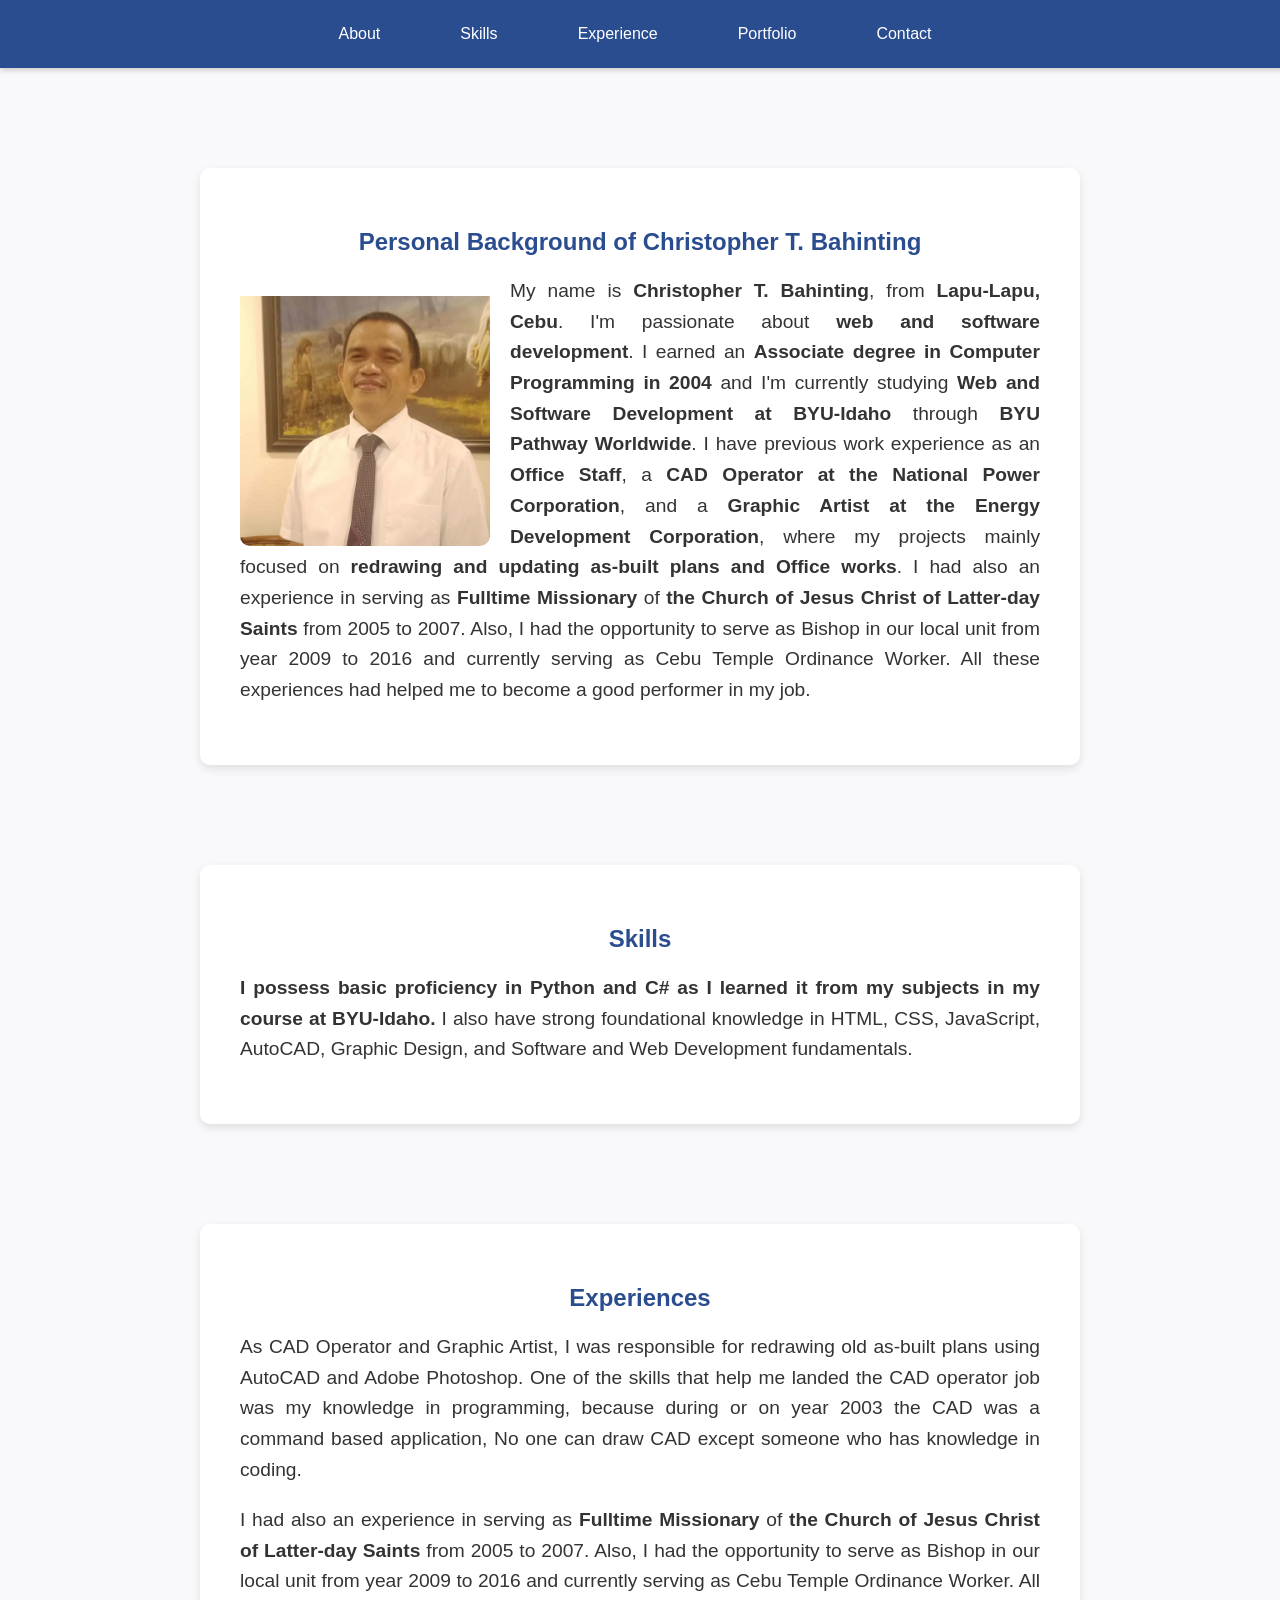
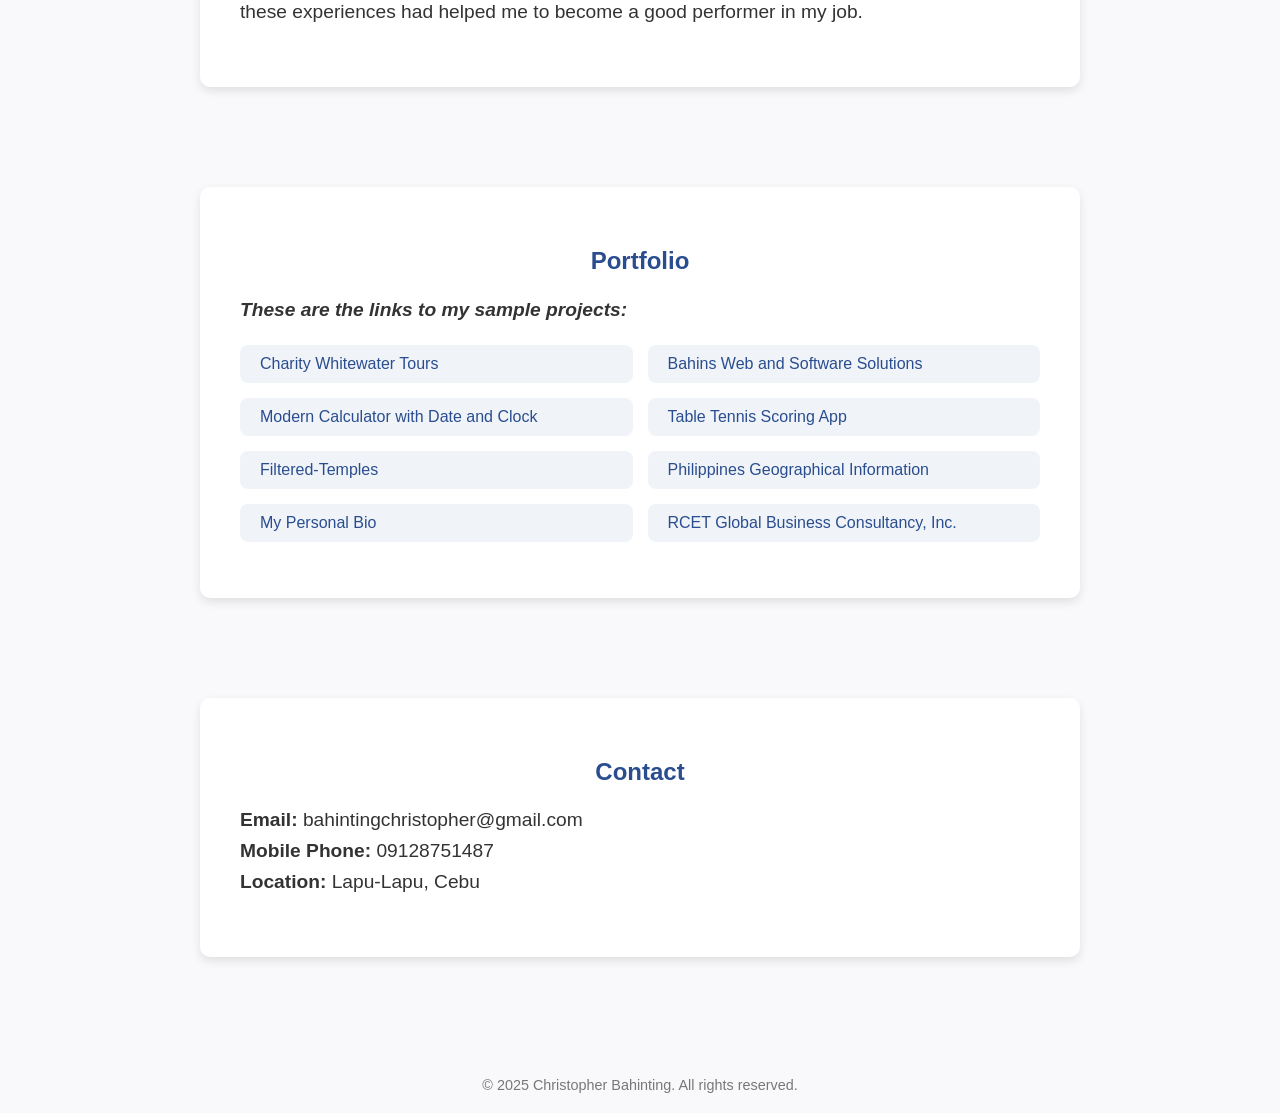
==== resume.html @ c51e58ef "initial commit" ====
<!DOCTYPE html>
<html lang="en">
<head>
  <meta charset="UTF-8">
  <meta name="viewport" content="width=device-width, initial-scale=1.0">
  <title>Christopher Bahinting - Web Resume</title>
  <link rel="stylesheet" href="resume.css">
</head>

<body>
<header>
  <nav>
    <div class="nav-container">
     
        <!-- Hamburger Button -->
      <div class="hamburger" id="hamburger">
        <span></span>
        <span></span>
        <span></span>
      </div>

      <!-- Navigation Links -->
      <ul class="nav-links" id="nav-links">
        <li><a href="#about">About</a></li>
        <li><a href="#skills">Skills</a></li>
        <li><a href="#experiences">Experience</a></li>
        <li><a href="#portfolio">Portfolio</a></li>
        <li><a href="#contact">Contact</a></li>
        <!-- Close Button -->
        <li><span class="close-btn" id="close-btn">&times;</span></li>
      </ul>
    </div>
  </nav>
</header>


<main>
  <!-- Personal Background Section -->
  <section id="about">
    <h1>Personal Background of Christopher T. Bahinting</h1>

     <img src="image/bahinting.jpg" alt="Christopher Bahinting" class="profile-image">

    <p>
      My name is <strong>Christopher T. Bahinting</strong>, from <strong>Lapu-Lapu, Cebu</strong>. 
      I'm passionate about <strong>web and software development</strong>. 
      I earned an <strong>Associate degree in Computer Programming in 2004</strong> and I'm currently studying 
      <strong>Web and Software Development at BYU-Idaho</strong> through <strong>BYU Pathway Worldwide</strong>. 
      I have previous work experience as an <strong>Office Staff</strong>, a <strong>CAD Operator at the National Power Corporation</strong>, 
      and a <strong>Graphic Artist at the Energy Development Corporation</strong>, where my projects mainly focused on 
      <strong>redrawing and updating as-built plans and Office works</strong>. I had also  an experience in serving as <strong>Fulltime Missionary</strong> of <strong>the Church of Jesus Christ of Latter-day Saints</strong> from 2005 to 2007. Also, I had the opportunity to serve as Bishop in our local unit from year 2009 to 2016 and currently serving as Cebu Temple Ordinance Worker. All these experiences had helped me to become a good performer in my job.
    </p>
  </section>

  <section id="skills">
    <h2>Skills</h2>
   <p><strong>I possess basic proficiency in Python and C# as I learned it from my subjects in my course at BYU-Idaho.</strong> I also have strong foundational knowledge in HTML, CSS, JavaScript, AutoCAD, Graphic Design, and Software and Web Development fundamentals.</p>
  </section>


  <section id="experiences">
    <h2>Experiences</h2>
   
    <p>As CAD Operator and Graphic Artist, I was responsible for redrawing old as-built plans using AutoCAD and Adobe Photoshop. One of the skills that help me landed the CAD operator job was my knowledge in programming, because during or on year 2003 the CAD was a command based application, No one can draw CAD except someone who has knowledge in coding.</p>

    <p>I had also  an experience in serving as <strong>Fulltime Missionary</strong> of <strong>the Church of Jesus Christ of Latter-day Saints</strong> from 2005 to 2007. Also, I had the opportunity to serve as Bishop in our local unit from year 2009 to 2016 and currently serving as Cebu Temple Ordinance Worker. All these experiences had helped me to become a good performer in my job.</p>
    
  </section>



  <section id="portfolio">
  <h2>Portfolio</h2>
  <p><strong><em>These are the links to my sample projects:</em></strong></p>
  <ul>
    <li><a href="https://bahintingchristopher.github.io/wdd130/index.html" target="_blank">Charity Whitewater Tours</a></li>
    <li><a href="https://bahintingchristopher.github.io/bahins/" target="_blank">Bahins Web and Software Solutions</a></li>
    <li><a href="https://bahintingchristopher.github.io/calculator/calculator.html" target="_blank">Modern Calculator with Date and Clock</a></li>
    <li><a href="https://bahintingchristopher.github.io/pingpong/score.html" target="_blank">Table Tennis Scoring App</a></li>
    <li><a href="https://bahintingchristopher.github.io/wdd131/filtered-temples.html" target="_blank">Filtered-Temples</a></li>
    <li><a href="https://bahintingchristopher.github.io/wdd131/place.html" target="_blank">Philippines Geographical Information</a></li>
    <li><a href="https://bahintingchristopher.github.io/wdd131/index" target="_blank">My Personal Bio</a></li>
    <li><a href="https://bahintingchristopher.github.io/rcet/index.html" target="_blank" >   RCET Global Business Consultancy, Inc.</a></li>
  </ul>
</section>

  
<section id="contact">
    <h2>Contact</h2>
    <p><strong>Email: </strong>bahintingchristopher@gmail.com<br>
        <strong>Mobile Phone:</strong> 09128751487<br>
       <strong>Location:</strong> Lapu-Lapu, Cebu</p>
  </section>

</main>

<script src="resume.js"></script>

  <footer>
    &copy; 2025 Christopher Bahinting. All rights reserved.
  </footer>
</body>
</html>
---- resume.css ----
body {
font-family: "Segoe UI", Tahoma, Geneva, Verdana, sans-serif;
background-color: #f9f9fb;
color: #333;
margin: 0;
scroll-behavior: smooth;
}

/* Navigation Bar */
nav {
background-color: #2a4d8f;
position: fixed;
top: 0;
width: 100%;
z-index: 1000;
display: flex;
justify-content: center;
box-shadow: 0 2px 6px rgba(0, 0, 0, 0.2);
}

nav ul {

list-style: none;
margin: 0;
padding: 0;
display: flex;
}

nav li {
margin: 0 15px;
}

nav a {
color: white;
text-decoration: none;
font-weight: 560;
padding: 15px;
display: block;
}

nav a:hover {
background-color: #1f3a6d;
border-radius: 4px;   
}

/* Section styling */
section {
max-width: 800px;
margin: 100px auto;
background: #fff;
padding: 40px;
border-radius: 10px;
box-shadow: 0 4px 10px rgba(0, 0, 0, 0.1);
}

.profile-image {
float: left;          /* Makes the text wrap around the image */
width: 250px;          
margin-right: 20px;   /* Space between image and text */
border-radius: 10px;  
padding-top: 20px;
}

h1, h2 {
color: #2a4d8f;
text-align: center;
}

p {
font-size: 1.2em;
line-height: 1.6;
text-align: justify;
}

#portfolio ul {
list-style: none; /* Remove default bullets */
padding: 0;
display: grid;
grid-template-columns: 1fr 1fr;
gap: 15px; /* Space between items */
}

#portfolio ul li {
font-size: 1rem;
background-color: #f0f4f8;
padding: 10px 20px;
border-radius: 8px;
transition: all 0.3s ease;
}

#portfolio ul li a {
text-decoration: none;
color: #2a4d8f;
font-weight: 500;
}

#portfolio ul li:hover {
background-color: #2a4d8f;
}

#portfolio ul li:hover a {
color: #fff;
}


/* General Nav Styles */
nav {
background-color: #2a4d8f;
padding: 10px 20px;
position: relative;
}

.nav-container {
display: flex;
justify-content: space-between;
align-items: center;
}

/* Logo */
.logo {
color: #fff;
font-size: 1.5rem;
text-decoration: none;
font-weight: bold;
}

/* Menu Items */
.nav-links {
display: flex;
gap: 20px;
list-style: none;
}

.nav-links li a {
color: #fff;
text-decoration: none;
font-weight: 500;
transition: color 0.3s;
}

.nav-links li a:hover {
color: #f0f0f0;
}

/* Hamburger Button */
.hamburger {
display: none;
flex-direction: column;
cursor: pointer;
gap: 5px;
}

.hamburger span {
display: block;
width: 25px;
height: 3px;
background-color: #fff;
border-radius: 2px;
}


.close-btn {
display: none;
font-size: 2rem;
color: #fff;
cursor: pointer;
position: absolute;
top: 20px;
right: 20px;
}



footer {
text-align: center;
padding: 20px;
color: #777;
font-size: 0.9em;
}

@media (max-width: 600px) {

body {
display: flex;
flex-direction: column;
align-items: center;  /* Centers all content horizontally */
justify-content: flex-start;  /* Keeps content starting from top */
text-align: center;   /* Center text inside sections */
}

section {
margin: 20px;         /* Reduce side margins */
padding: 25px;        /* Adjust padding */
}

.profile-image {
float: none;          /* Remove float */
display: block;
margin: 0 auto 20px;  /* Center the image */
width: 150px;         /* Adjust for mobile */
}

nav ul {
flex-direction: column;
align-items: center;
}

section {
margin: 80px 20px;
padding: 25px;
}

h1, h2 {
font-size: 1.4em;
}


#portfolio ul {
list-style: none; /* Remove default bullets */
padding: 0;
display: grid;
grid-template-columns: 1fr;
gap: 15px; /* Space between items */
}

.nav-links {
position: fixed;
top: 0;
/* right: -100%; */
height: 100%;
width: 60%;
background-color: #2a4d8f;
flex-direction: column;
align-items: center;
justify-content: center;
gap: 30px;
transition: right 0.3s ease-in-out;
z-index: 1000;
}

.nav-links.active {
right: 0; /* Slide menu into view */
}

.nav-links li a {
font-size: 1.2rem;
}

.hamburger {
display: flex;
}

.nav-links {
position: fixed;
top: 0;
right: -100%;
height: 100%;
width: 60%;
background-color: #2a4d8f;
flex-direction: column;
align-items: center;
justify-content: center;
gap: 30px;
transition: right 0.3s ease-in-out;
z-index: 1000;
}

.nav-links.active {
right: 0;
}

.nav-links li a {
font-size: 1.2rem;
}

/* Show close button when menu is active */
.nav-links.active .close-btn {
display: block;
}
}
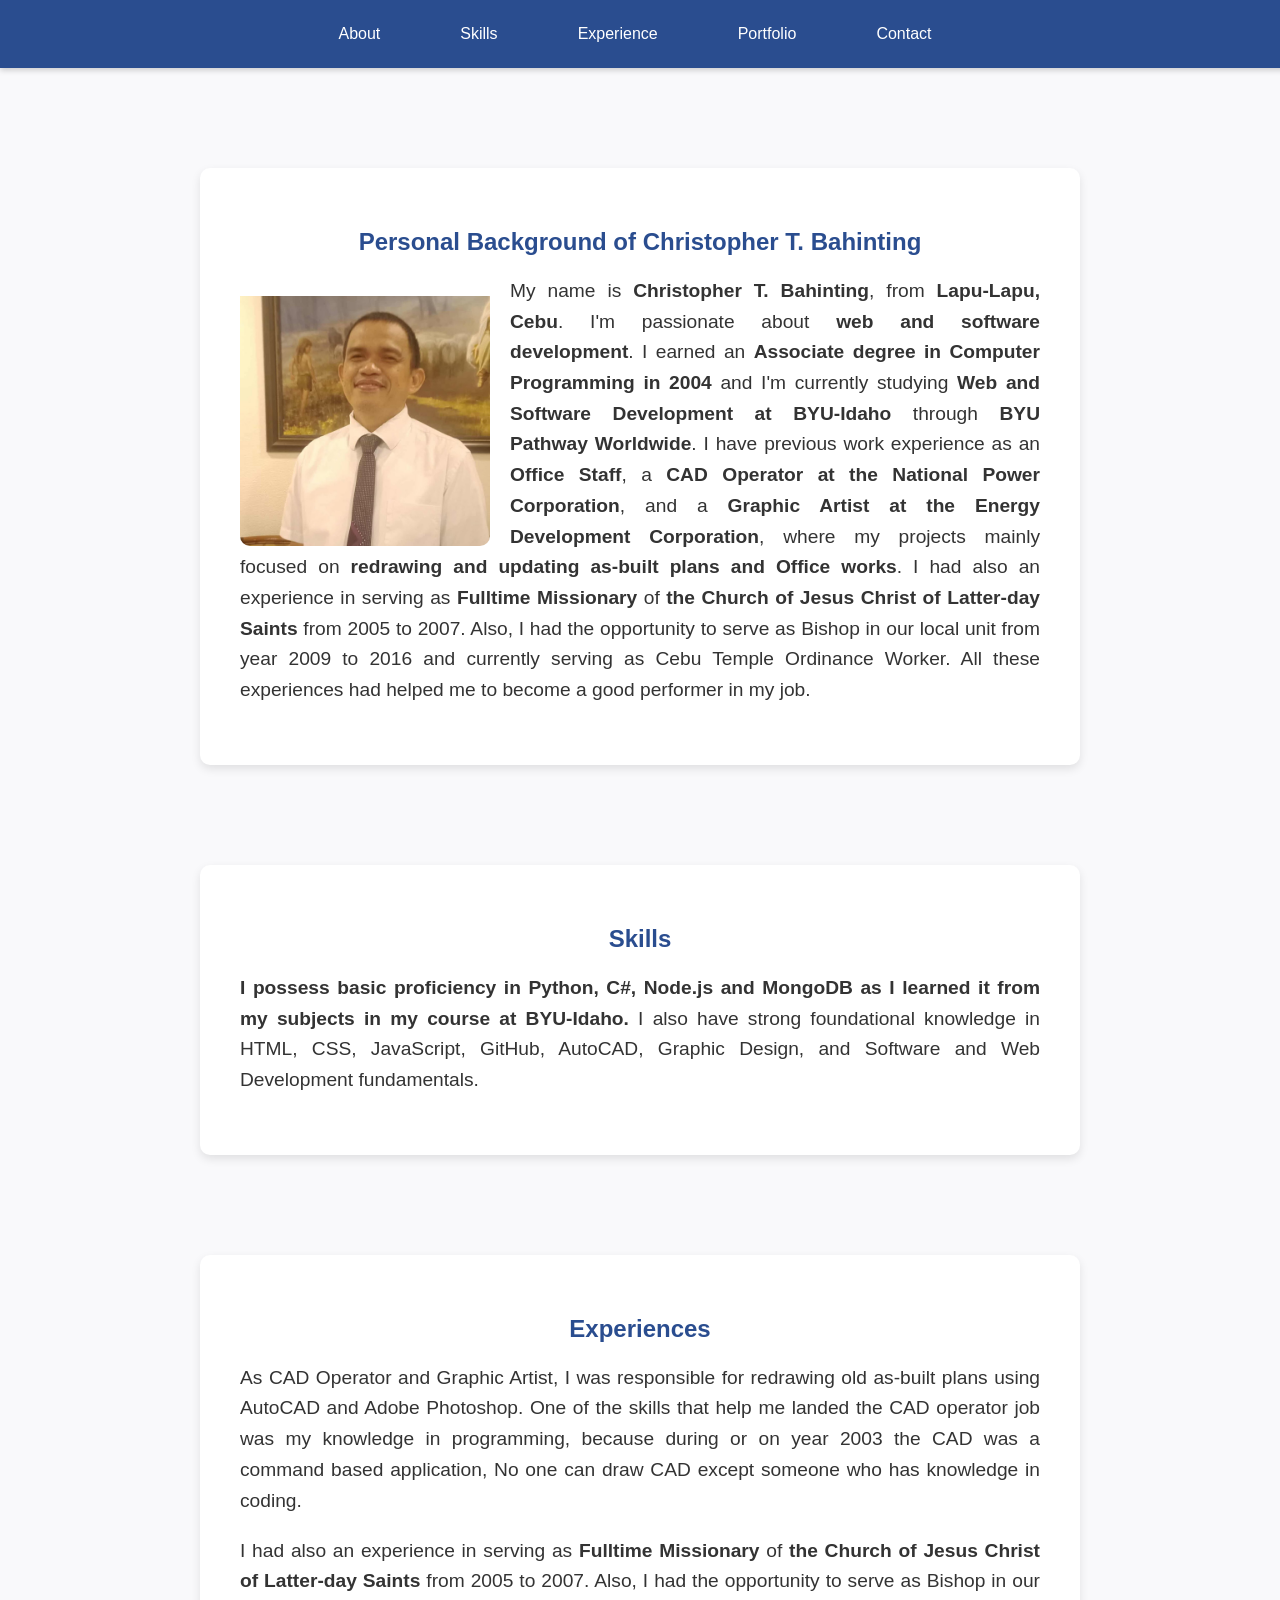
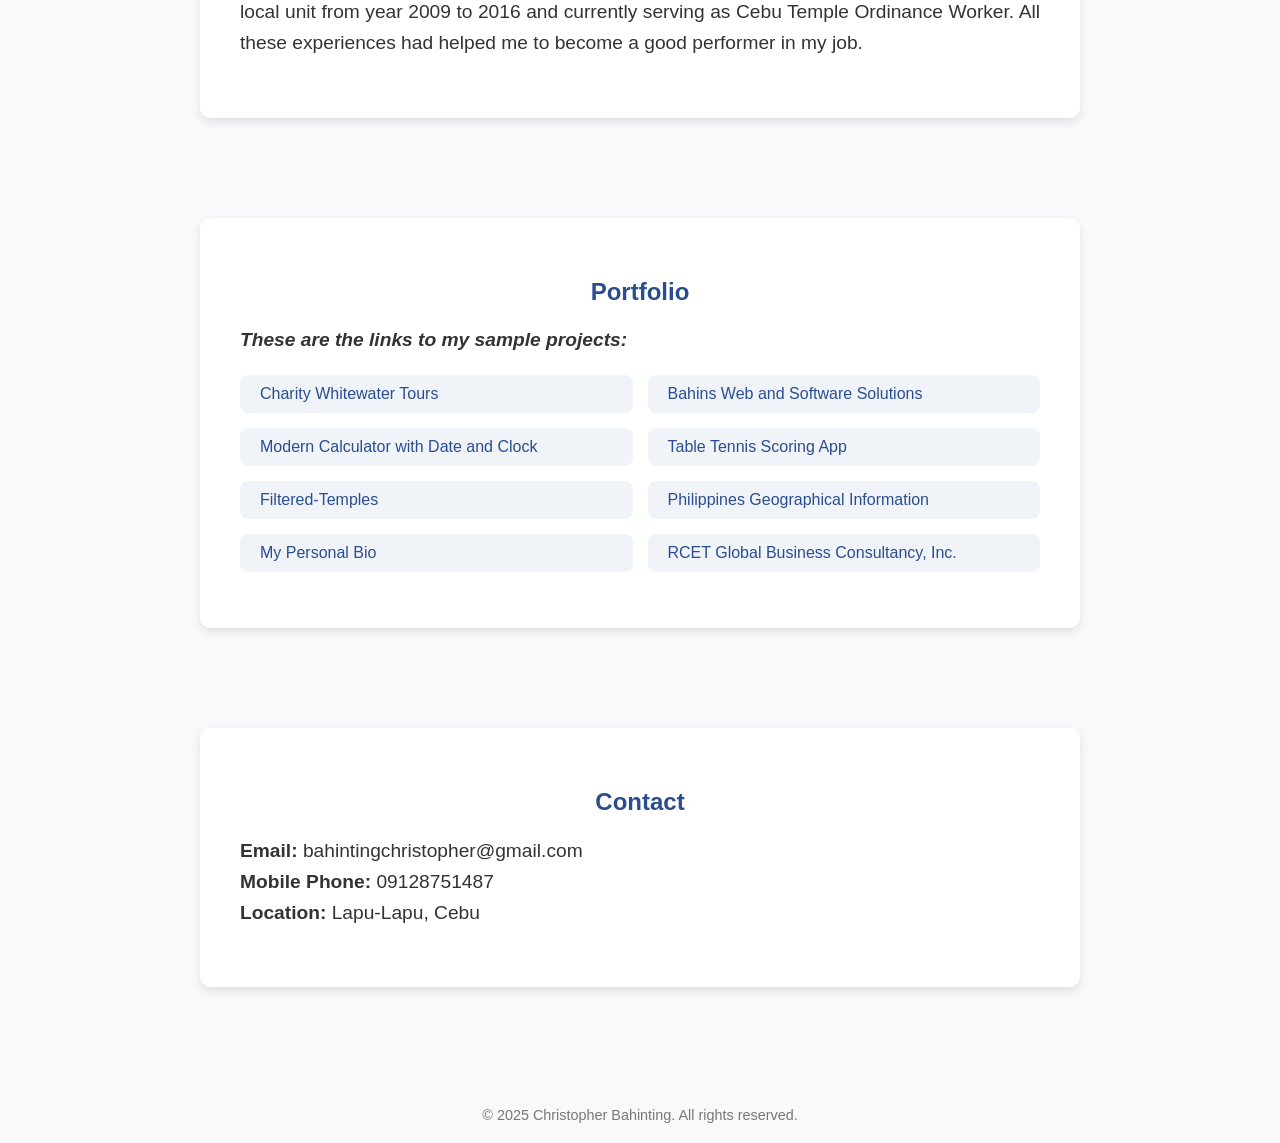
==== commit f5c1c1d1: "added mongoDB and GitHub" ====
--- a/resume.html
+++ b/resume.html
@@ -54,7 +54,7 @@
 
   <section id="skills">
     <h2>Skills</h2>
-   <p><strong>I possess basic proficiency in Python and C# as I learned it from my subjects in my course at BYU-Idaho.</strong> I also have strong foundational knowledge in HTML, CSS, JavaScript, AutoCAD, Graphic Design, and Software and Web Development fundamentals.</p>
+   <p><strong>I possess basic proficiency in Python, C#, Node.js and MongoDB as I learned it from my subjects in my course at BYU-Idaho.</strong> I also have strong foundational knowledge in HTML, CSS, JavaScript, GitHub, AutoCAD, Graphic Design, and Software and Web Development fundamentals.</p>
   </section>
 
 
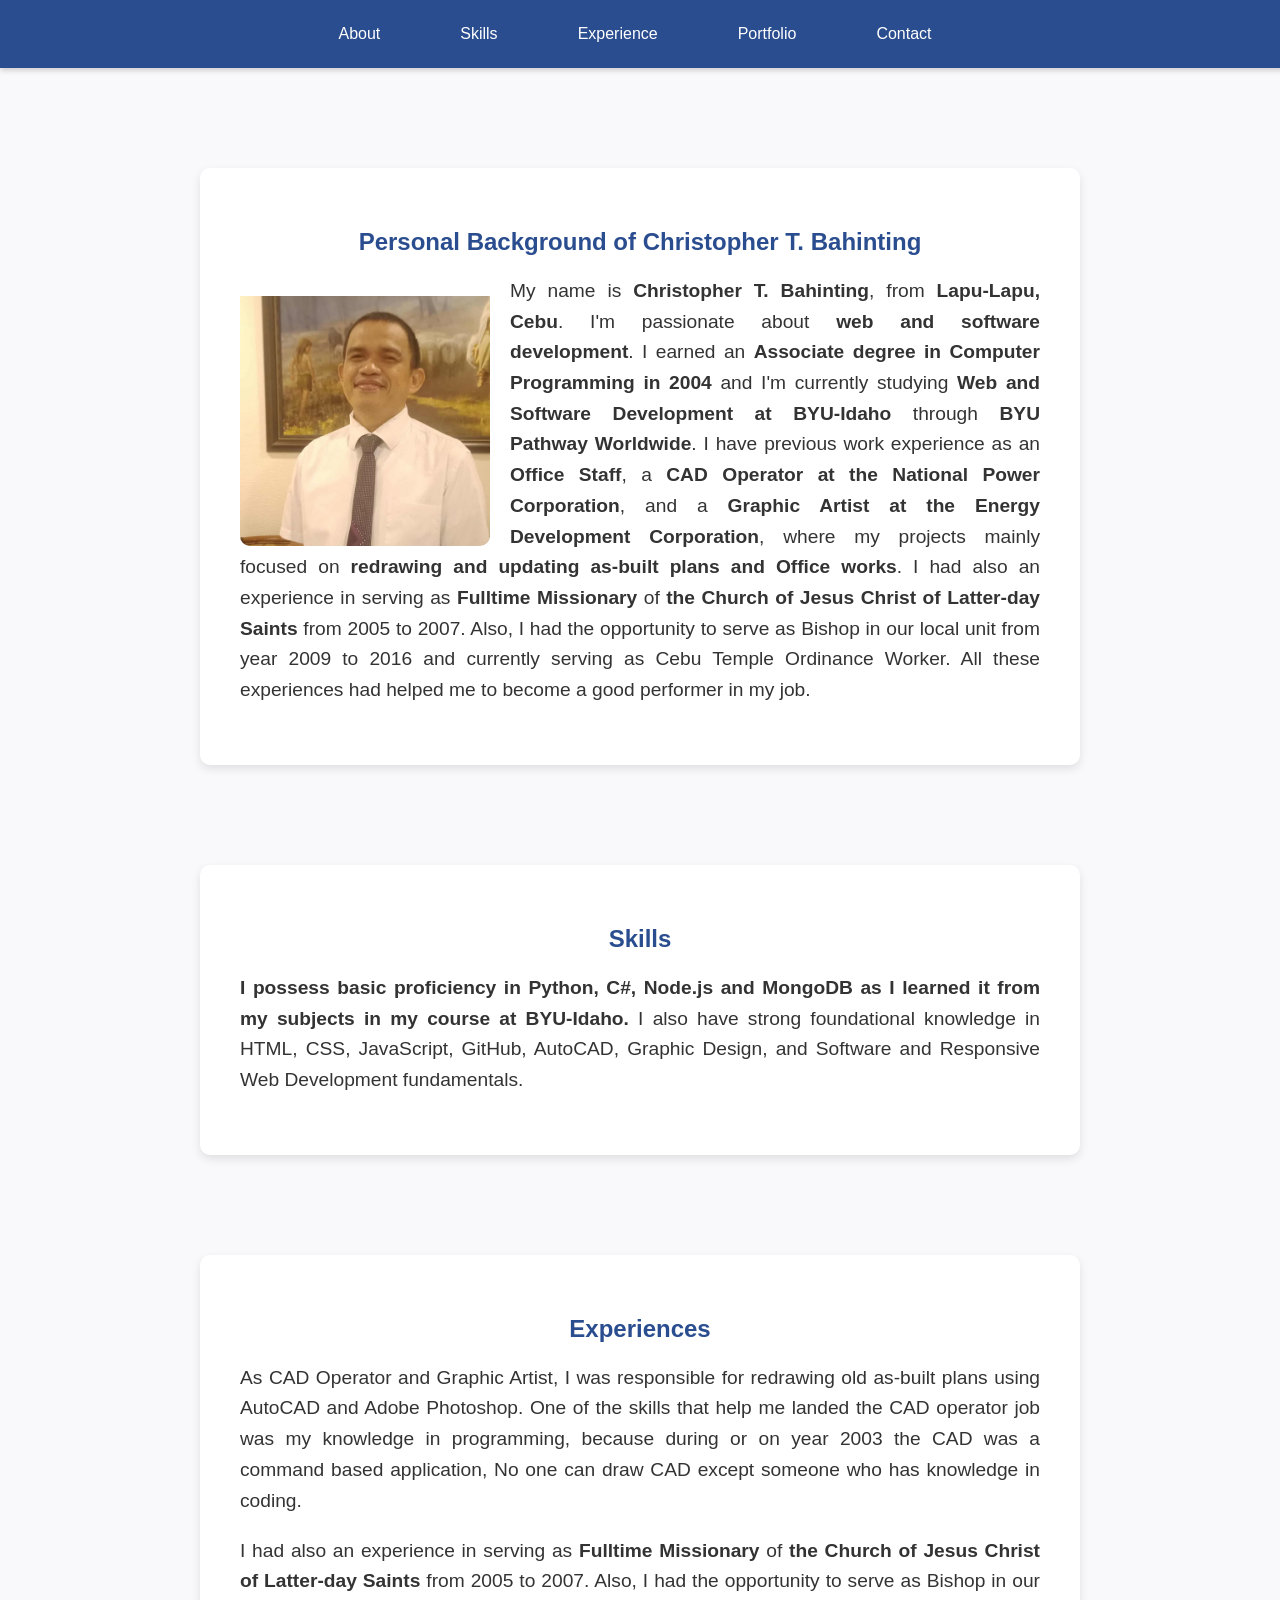
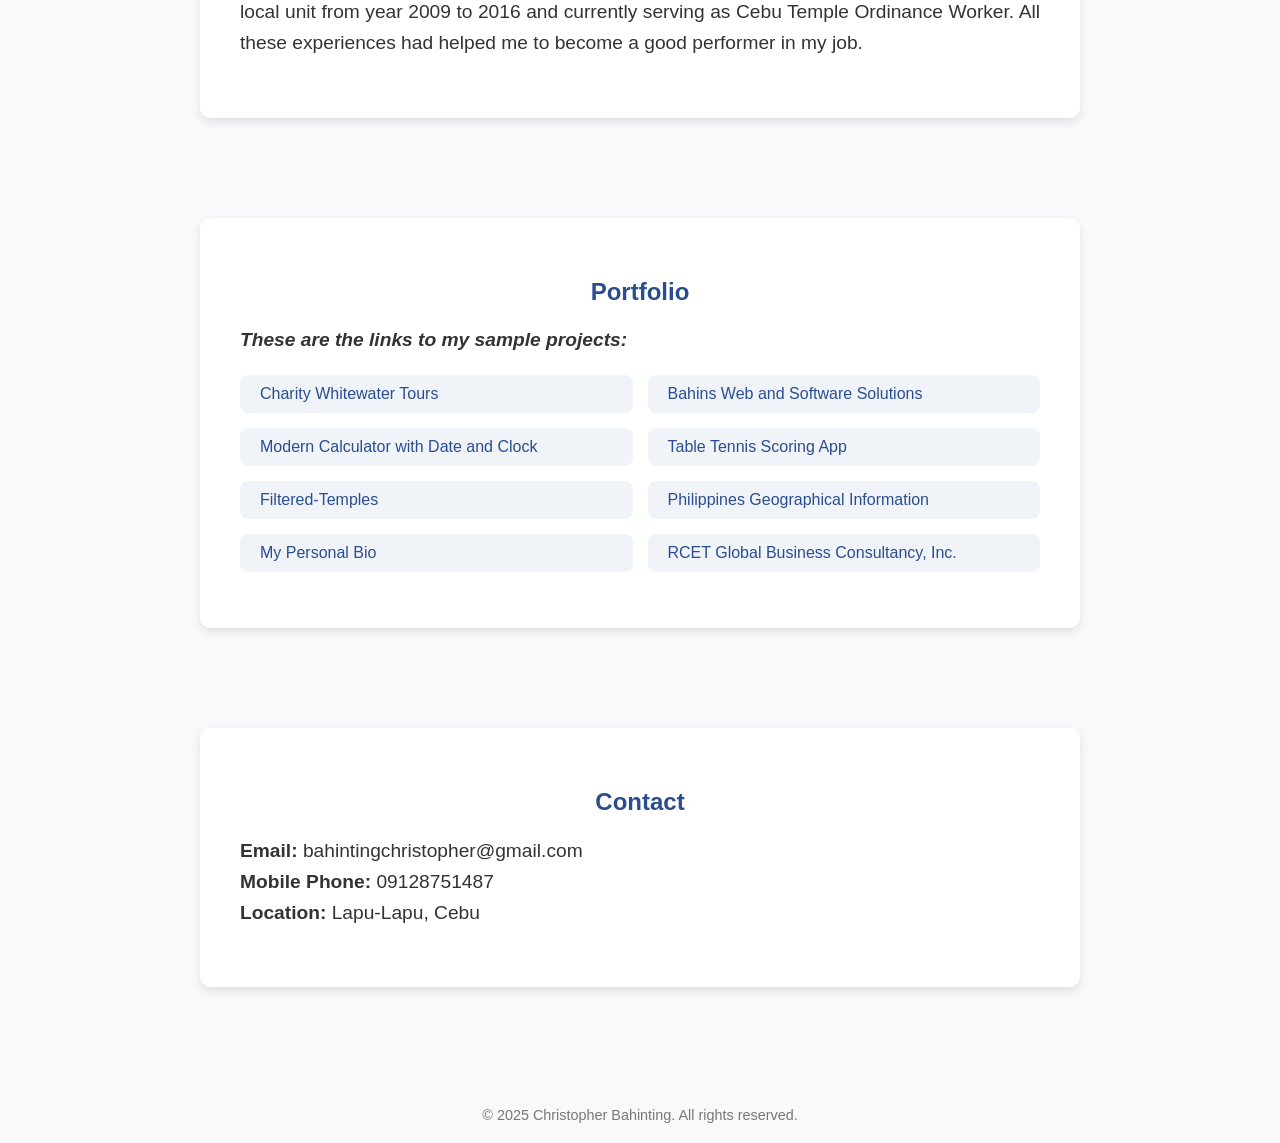
==== commit 138b9c41: "responsive" ====
--- a/resume.html
+++ b/resume.html
@@ -54,7 +54,7 @@
 
   <section id="skills">
     <h2>Skills</h2>
-   <p><strong>I possess basic proficiency in Python, C#, Node.js and MongoDB as I learned it from my subjects in my course at BYU-Idaho.</strong> I also have strong foundational knowledge in HTML, CSS, JavaScript, GitHub, AutoCAD, Graphic Design, and Software and Web Development fundamentals.</p>
+   <p><strong>I possess basic proficiency in Python, C#, Node.js and MongoDB as I learned it from my subjects in my course at BYU-Idaho.</strong> I also have strong foundational knowledge in HTML, CSS, JavaScript, GitHub, AutoCAD, Graphic Design, and Software and Responsive Web Development fundamentals.</p>
   </section>
 
 
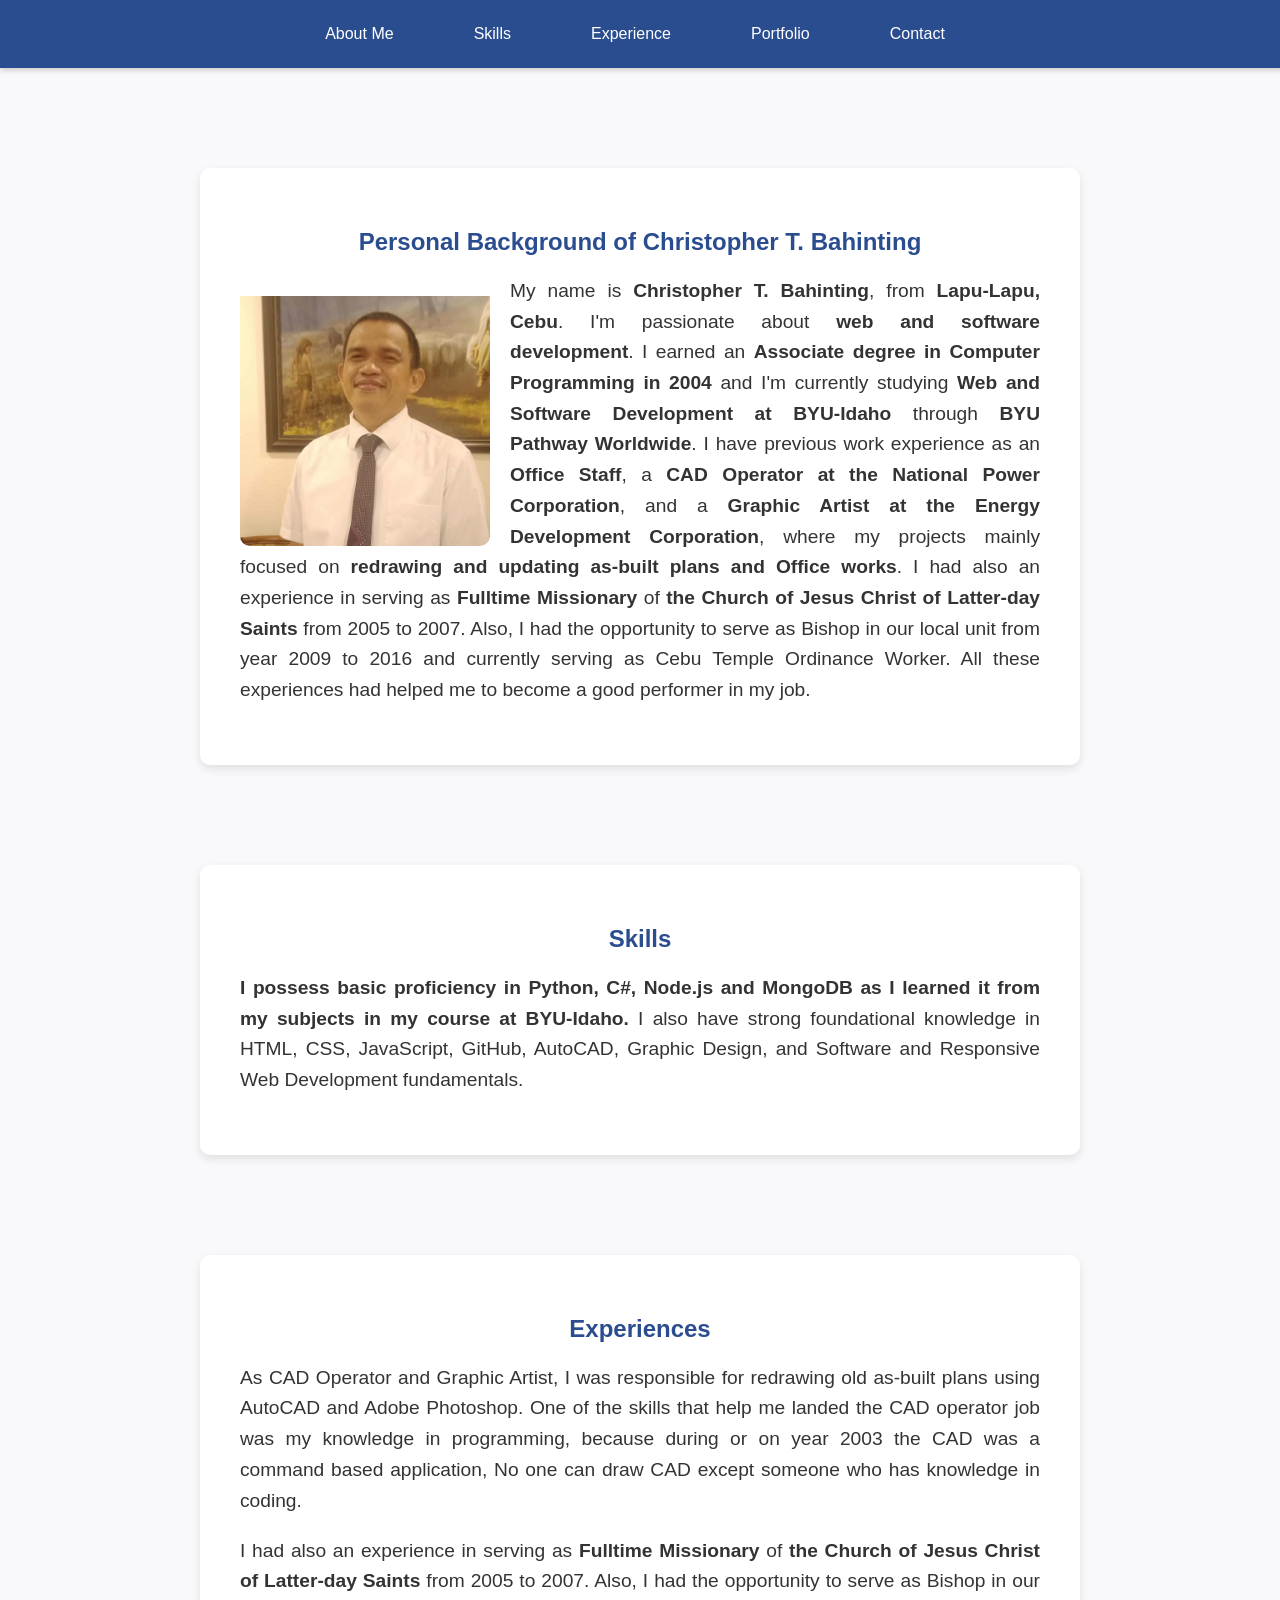
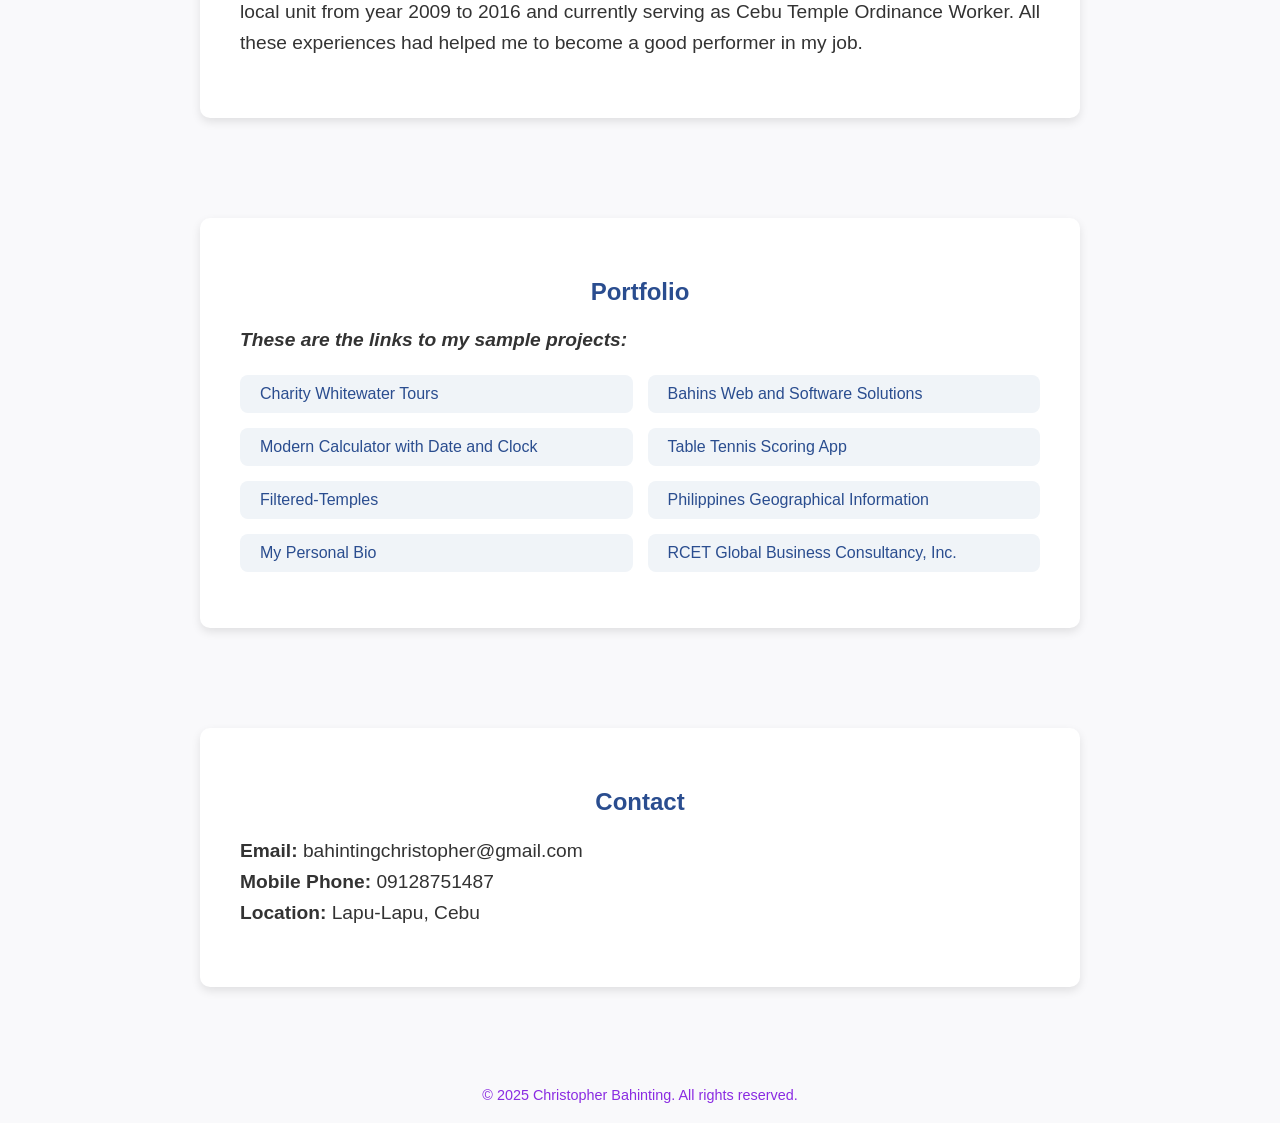
==== commit 42416a58: "footer" ====
--- a/resume.html
+++ b/resume.html
@@ -21,7 +21,7 @@
 
       <!-- Navigation Links -->
       <ul class="nav-links" id="nav-links">
-        <li><a href="#about">About</a></li>
+        <li><a href="#about">About Me</a></li>
         <li><a href="#skills">Skills</a></li>
         <li><a href="#experiences">Experience</a></li>
         <li><a href="#portfolio">Portfolio</a></li>
--- a/resume.css
+++ b/resume.css
@@ -157,6 +157,8 @@
 height: 3px;
 background-color: #fff;
 border-radius: 2px;
+
+
 }
 
 
@@ -174,9 +176,9 @@
 
 footer {
 text-align: center;
-padding: 20px;
-color: #777;
+color: blueviolet;
 font-size: 0.9em;
+margin-bottom: 20px;
 }
 
 @media (max-width: 600px) {
@@ -255,8 +257,8 @@
 position: fixed;
 top: 0;
 right: -100%;
-height: 100%;
-width: 60%;
+height: auto;
+width: 65%;
 background-color: #2a4d8f;
 flex-direction: column;
 align-items: center;
@@ -272,6 +274,7 @@
 
 .nav-links li a {
 font-size: 1.2rem;
+
 }
 
 /* Show close button when menu is active */
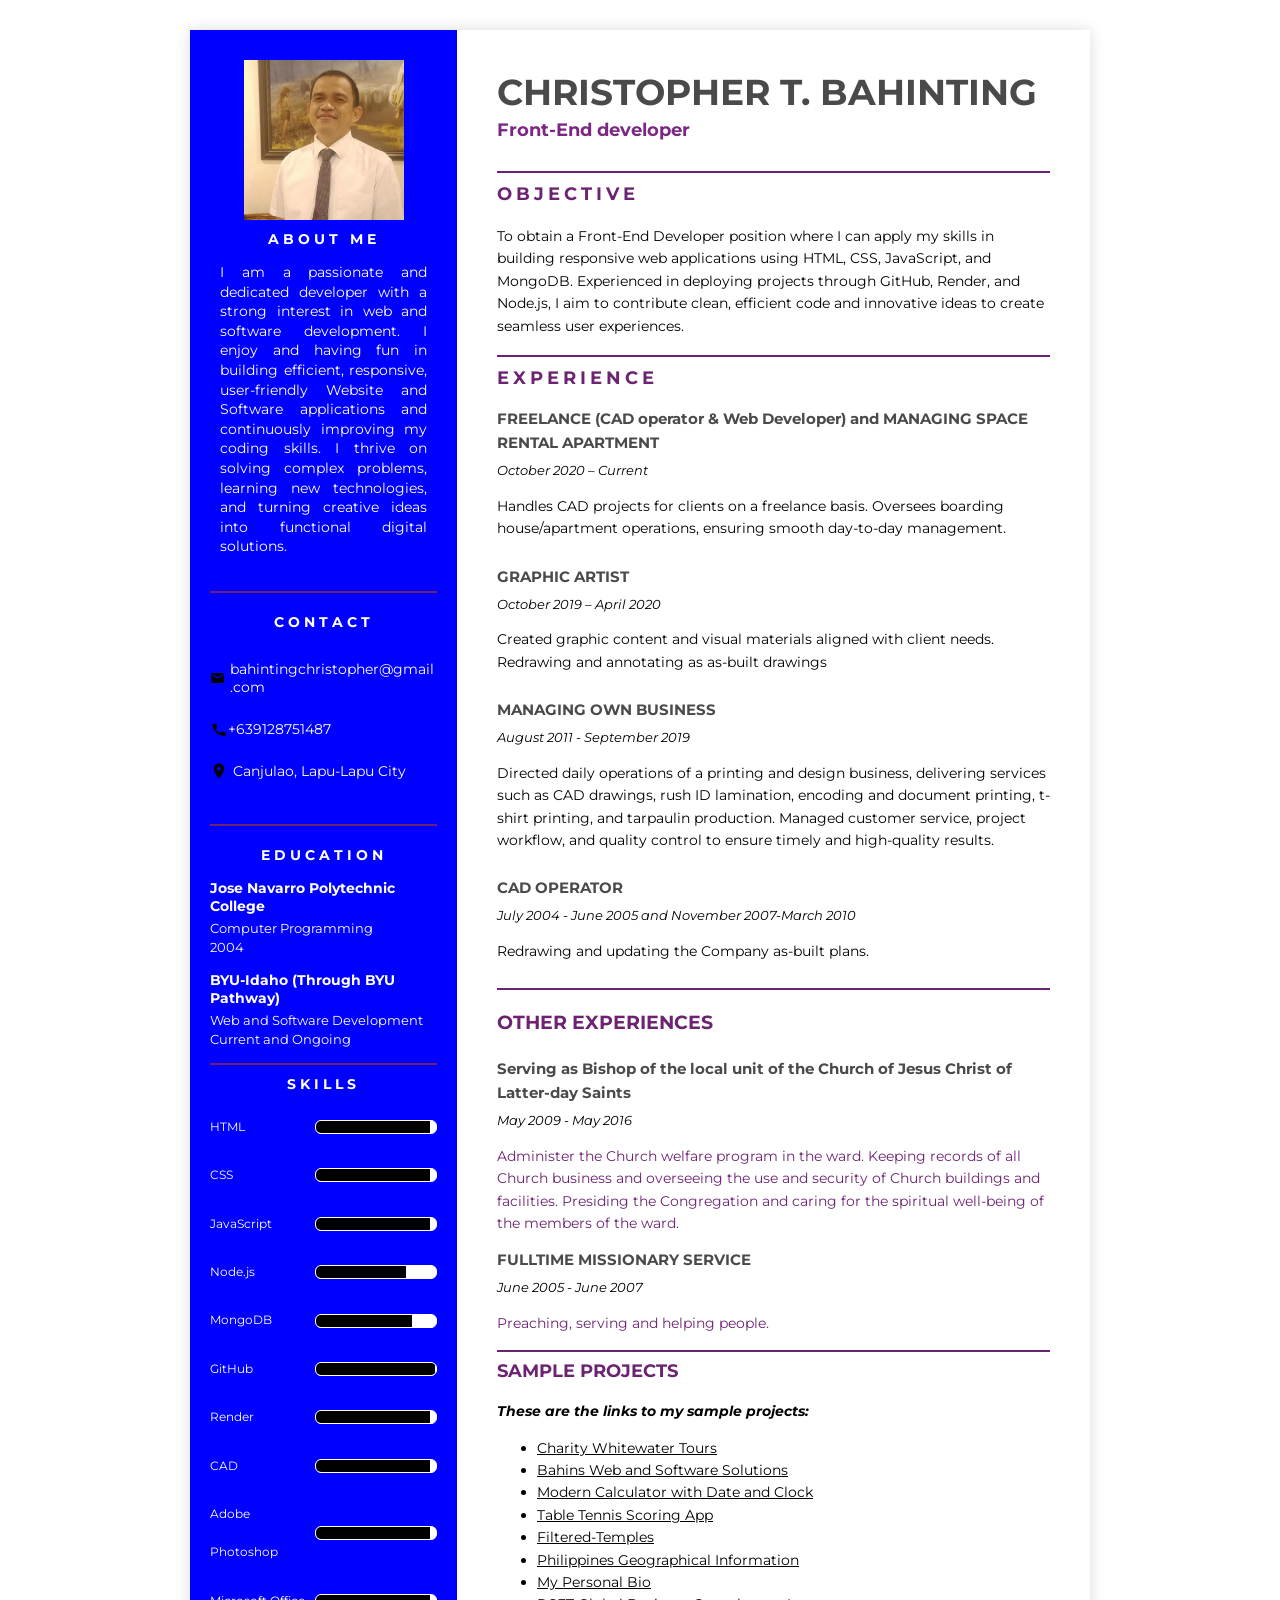
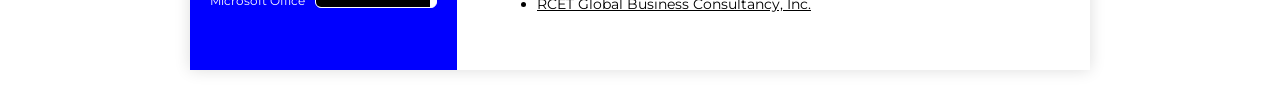
==== commit 16f024c3: "changing contents" ====
--- a/resume.html
+++ b/resume.html
@@ -1,76 +1,162 @@
 <!DOCTYPE html>
 <html lang="en">
 <head>
-  <meta charset="UTF-8">
-  <meta name="viewport" content="width=device-width, initial-scale=1.0">
-  <title>Christopher Bahinting - Web Resume</title>
-  <link rel="stylesheet" href="resume.css">
+<meta charset="UTF-8" >
+<meta name="viewport" content="width=device-width, initial-scale=1" >
+
+<link rel="stylesheet" href="resume.css">
+
+<link rel="preconnect" href="https://fonts.googleapis.com">
+<link rel="preconnect" href="https://fonts.gstatic.com" crossorigin>
+<link href="https://fonts.googleapis.com/css2?family=Montserrat:ital,wght@0,100..900;1,100..900&display=swap" rel="stylesheet">
+
+<title>RESUME - Christopher Bahinting</title>
+
 </head>
 
 <body>
-<header>
-  <nav>
-    <div class="nav-container">
-     
-        <!-- Hamburger Button -->
-      <div class="hamburger" id="hamburger">
-        <span></span>
-        <span></span>
-        <span></span>
+  <div class="container">
+    <div class="left-panel">
+      <img src="image/bahinting.jpg" alt="profile-image" class="profile-image">
+      <div class="left-section about-me">
+        <h2 class="section-title">ABOUT ME</h2>
+        <p>I am a passionate and dedicated developer with a strong interest in web and software development. I enjoy and having fun in  building efficient, responsive, user-friendly Website and Software applications and continuously improving my coding skills. I thrive on solving complex problems, learning new technologies, and turning creative ideas into functional digital solutions.</p>
       </div>
+      <div class="left-section contact">
+        <h2 class="section-title">CONTACT</h2>
+        <div class="contact-item">
+          <svg viewBox="0 0 24 24"><path d="M20 4H4a2 2 0 0 0-2 2v12a2 2 0 0 0 2 2h16a2 2 0 0 0 2-2V6a2 2 0 0 0-2-2Zm0 4-8 5-8-5V6l8 5 8-5v2Z"/></svg>
+         <p>bahintingchristopher@gmail .com</p>
+        </div>
+        <div class="contact-item">
+          <svg viewBox="0 0 24 24"><path d="M6.62 10.79a15.053 15.053 0 0 0 6.59 6.59l1.54-1.54a1 1 0 0 1 1.11-.21c1.21.48 2.53.74 3.88.74a1 1 0 0 1 1 1v3.5a1 1 0 0 1-1 1A18 18 0 0 1 3 6a1 1 0 0 1 1-1h3.5a1 1 0 0 1 1 1c0 1.35.26 2.67.74 3.88a1 1 0 0 1-.21 1.11l-1.41 1.41Z"/></svg>
+          <span>+639128751487</span>
+        </div>
+        <div class="contact-item">
+          <svg viewBox="0 0 24 24"><path d="M12 2a7 7 0 0 0-7 7c0 5.25 7 13 7 13s7-7.75 7-13a7 7 0 0 0-7-7Zm0 9.5a2.5 2.5 0 1 1 0-5 2.5 2.5 0 0 1 0 5Z"/></svg>
+          <p>Canjulao, Lapu-Lapu City</p>
+        </div>
+        <div> </div>
+      </div>
+      <div class="left-section education">
+        <h2 class="section-title">EDUCATION</h2>
+        <div class="education-item">
+          <strong>Jose Navarro Polytechnic College</strong>
+          <span>Computer Programming<br>2004</span>
+        </div>
+        <div class="education-item">
+          <strong>BYU-Idaho (Through BYU Pathway)</strong>
+          <span>Web and Software Development<br>Current and Ongoing</span>
+        </div>
 
-      <!-- Navigation Links -->
-      <ul class="nav-links" id="nav-links">
-        <li><a href="#about">About Me</a></li>
-        <li><a href="#skills">Skills</a></li>
-        <li><a href="#experiences">Experience</a></li>
-        <li><a href="#portfolio">Portfolio</a></li>
-        <li><a href="#contact">Contact</a></li>
-        <!-- Close Button -->
-        <li><span class="close-btn" id="close-btn">&times;</span></li>
-      </ul>
+        
+      <h2 class="section-title-skills"><strong>SKILLS</strong></h2>
+  <div class="skills-list">
+
+  <div class="skill">
+    <div class="skill-name">HTML</div>
+    <div class="skill-bar"><div class="skill-fill" style="width: 95%;"></div></div>
+  </div>
+  <div class="skill">
+    <div class="skill-name">CSS</div>
+    <div class="skill-bar"><div class="skill-fill" style="width: 95%;"></div></div>
+  </div>
+  <div class="skill">
+    <div class="skill-name">JavaScript</div>
+    <div class="skill-bar"><div class="skill-fill" style="width: 95%;"></div></div>
+  </div>
+  <div class="skill">
+    <div class="skill-name">Node.js</div>
+    <div class="skill-bar"><div class="skill-fill" style="width: 75%;"></div></div>
+  </div>
+  <div class="skill">
+    <div class="skill-name">MongoDB</div>
+    <div class="skill-bar"><div class="skill-fill" style="width: 80%;"></div></div>
+  </div>
+  <div class="skill">
+    <div class="skill-name">GitHub</div>
+    <div class="skill-bar"><div class="skill-fill" style="width: 99%;"></div></div>
+  </div>
+  <div class="skill">
+    <div class="skill-name">Render</div>
+    <div class="skill-bar"><div class="skill-fill" style="width: 95%;"></div></div>
+  </div>
+
+  <!-- Design & CAD Skills -->
+  <div class="skill">
+    <div class="skill-name">CAD</div>
+    <div class="skill-bar"><div class="skill-fill" style="width: 95%;"></div></div>
+  </div>
+  <div class="skill">
+    <div class="skill-name">Adobe Photoshop</div>
+    <div class="skill-bar"><div class="skill-fill" style="width: 95%;"></div></div>
+  </div>
+
+  <!-- Office Skills -->
+  <div class="skill">
+    <div class="skill-name">Microsoft Office</div>
+    <div class="skill-bar"><div class="skill-fill" style="width: 95%;"></div></div>
+  </div>
+</div>
+      </div>
     </div>
-  </nav>
-</header>
+    <div class="right-panel">
+      <h1 class="name">CHRISTOPHER T. BAHINTING</h1>
+      <div class="job-title">Front-End developer</div>
+    <div>
 
 
-<main>
-  <!-- Personal Background Section -->
-  <section id="about">
-    <h1>Personal Background of Christopher T. Bahinting</h1>
+       
+        <h3 class="section-title-right">OBJECTIVE</h3>
+       
+      <p class="objective">
+        
+        To obtain a Front-End Developer position where I can apply my skills in building responsive web applications using HTML, CSS, JavaScript, and MongoDB. Experienced in deploying projects through GitHub, Render, and Node.js, I aim to contribute clean, efficient code and innovative ideas to create seamless user experiences.
+      </p>
 
-     <img src="image/bahinting.jpg" alt="Christopher Bahinting" class="profile-image">
+      <h3 class="section-title-right">EXPERIENCE</h3>
+      <div class="experience">
+            <div class="experience-item">
+          <div class="job-title-exp">FREELANCE (CAD operator & Web Developer) and MANAGING SPACE RENTAL APARTMENT </div>
+          <div class="date-range"> October 2020 – Current </div>
+          <p> Handles CAD projects for clients on a freelance basis.
+          Oversees boarding house/apartment operations, ensuring smooth day-to-day management.</P>
+        </div>
+        <div class="experience-item">
+          <div class="job-title-exp">GRAPHIC ARTIST</div>
+          <div class="date-range"> October 2019 – April 2020 </div>
+          <p>Created graphic content and visual materials aligned with client needs. Redrawing and annotating as as-built drawings</P>
+        </div>
+        <div class="experience-item">
+          <div class="job-title-exp">MANAGING OWN BUSINESS</div>
+          <div class="date-range">August 2011 - September 2019</div>
+          <p>Directed daily operations of a printing and design business, delivering services such as CAD drawings, rush ID lamination, encoding and document printing, t-shirt printing, and tarpaulin production. Managed customer service, project workflow, and quality control to ensure timely and high-quality results.
+          </p>
+        </div>
+        <div class="experience-item">
+          <div class="job-title-exp">CAD OPERATOR</div>
+          <div class="date-range">July 2004 - June 2005 and November 2007-March 2010</div>
+          <p>Redrawing and updating the Company as-built plans.
+          </p>
+        </div>
+        
+        <div class="other-experience">
+          <h3>OTHER EXPERIENCES</h3>
+          <div class="job-title-exp">Serving as Bishop of the local unit of the Church of Jesus Christ of Latter-day Saints</div>
+          <div class="date-range">May 2009 - May 2016 </div>
+          <p>Administer the Church welfare program in the ward. Keeping records of all Church business and overseeing the use and security of Church buildings and facilities. Presiding the Congregation and caring for the spiritual well-being of the members of the ward.
+          </p>
 
-    <p>
-      My name is <strong>Christopher T. Bahinting</strong>, from <strong>Lapu-Lapu, Cebu</strong>. 
-      I'm passionate about <strong>web and software development</strong>. 
-      I earned an <strong>Associate degree in Computer Programming in 2004</strong> and I'm currently studying 
-      <strong>Web and Software Development at BYU-Idaho</strong> through <strong>BYU Pathway Worldwide</strong>. 
-      I have previous work experience as an <strong>Office Staff</strong>, a <strong>CAD Operator at the National Power Corporation</strong>, 
-      and a <strong>Graphic Artist at the Energy Development Corporation</strong>, where my projects mainly focused on 
-      <strong>redrawing and updating as-built plans and Office works</strong>. I had also  an experience in serving as <strong>Fulltime Missionary</strong> of <strong>the Church of Jesus Christ of Latter-day Saints</strong> from 2005 to 2007. Also, I had the opportunity to serve as Bishop in our local unit from year 2009 to 2016 and currently serving as Cebu Temple Ordinance Worker. All these experiences had helped me to become a good performer in my job.
-    </p>
-  </section>
+          
+          <div class="job-title-exp">FULLTIME MISSIONARY SERVICE</div>
+          <div class="date-range">June 2005 - June 2007</div>
+          <p>Preaching, serving and helping people.
+          </p>
+        </div>
 
-  <section id="skills">
-    <h2>Skills</h2>
-   <p><strong>I possess basic proficiency in Python, C#, Node.js and MongoDB as I learned it from my subjects in my course at BYU-Idaho.</strong> I also have strong foundational knowledge in HTML, CSS, JavaScript, GitHub, AutoCAD, Graphic Design, and Software and Responsive Web Development fundamentals.</p>
-  </section>
-
-
-  <section id="experiences">
-    <h2>Experiences</h2>
-   
-    <p>As CAD Operator and Graphic Artist, I was responsible for redrawing old as-built plans using AutoCAD and Adobe Photoshop. One of the skills that help me landed the CAD operator job was my knowledge in programming, because during or on year 2003 the CAD was a command based application, No one can draw CAD except someone who has knowledge in coding.</p>
-
-    <p>I had also  an experience in serving as <strong>Fulltime Missionary</strong> of <strong>the Church of Jesus Christ of Latter-day Saints</strong> from 2005 to 2007. Also, I had the opportunity to serve as Bishop in our local unit from year 2009 to 2016 and currently serving as Cebu Temple Ordinance Worker. All these experiences had helped me to become a good performer in my job.</p>
-    
-  </section>
-
-
-
+        
   <section id="portfolio">
-  <h2>Portfolio</h2>
+  <h2>SAMPLE PROJECTS</h2>
   <p><strong><em>These are the links to my sample projects:</em></strong></p>
   <ul>
     <li><a href="https://bahintingchristopher.github.io/wdd130/index.html" target="_blank">Charity Whitewater Tours</a></li>
@@ -84,20 +170,13 @@
   </ul>
 </section>
 
-  
-<section id="contact">
-    <h2>Contact</h2>
-    <p><strong>Email: </strong>bahintingchristopher@gmail.com<br>
-        <strong>Mobile Phone:</strong> 09128751487<br>
-       <strong>Location:</strong> Lapu-Lapu, Cebu</p>
-  </section>
 
-</main>
 
-<script src="resume.js"></script>
 
-  <footer>
-    &copy; 2025 Christopher Bahinting. All rights reserved.
-  </footer>
+
+      </div>
+      </div>
+    </div>
+   </div>
 </body>
 </html>
--- a/resume.css
+++ b/resume.css
@@ -1,284 +1,316 @@
+/* ----------------- LARGE SCREEN (default) ----------------- */
+
 
 body {
-font-family: "Segoe UI", Tahoma, Geneva, Verdana, sans-serif;
-background-color: #f9f9fb;
-color: #333;
-margin: 0;
-scroll-behavior: smooth;
-}
-
-/* Navigation Bar */
-nav {
-background-color: #2a4d8f;
-position: fixed;
-top: 0;
-width: 100%;
-z-index: 1000;
-display: flex;
-justify-content: center;
-box-shadow: 0 2px 6px rgba(0, 0, 0, 0.2);
-}
-
-nav ul {
-
-list-style: none;
-margin: 0;
-padding: 0;
-display: flex;
-}
-
-nav li {
-margin: 0 15px;
-}
-
-nav a {
-color: white;
-text-decoration: none;
-font-weight: 560;
-padding: 15px;
-display: block;
-}
-
-nav a:hover {
-background-color: #1f3a6d;
-border-radius: 4px;   
-}
-
-/* Section styling */
-section {
-max-width: 800px;
-margin: 100px auto;
-background: #fff;
-padding: 40px;
-border-radius: 10px;
-box-shadow: 0 4px 10px rgba(0, 0, 0, 0.1);
-}
-
-.profile-image {
-float: left;          /* Makes the text wrap around the image */
-width: 250px;          
-margin-right: 20px;   /* Space between image and text */
-border-radius: 10px;  
-padding-top: 20px;
-}
-
-h1, h2 {
-color: #2a4d8f;
-text-align: center;
-}
-
-p {
-font-size: 1.2em;
-line-height: 1.6;
-text-align: justify;
-}
-
-#portfolio ul {
-list-style: none; /* Remove default bullets */
-padding: 0;
-display: grid;
-grid-template-columns: 1fr 1fr;
-gap: 15px; /* Space between items */
-}
-
-#portfolio ul li {
-font-size: 1rem;
-background-color: #f0f4f8;
-padding: 10px 20px;
-border-radius: 8px;
-transition: all 0.3s ease;
+  font-family: 'Montserrat', sans-serif;
+  margin: 0;
+  padding: 0;
+  background: white;
+  color: #4a4a4a;
+}
+
+.container {
+  display: flex;
+  max-width: 900px;
+  margin: 30px auto;
+  box-shadow: 0 0 15px #ddd;
+  min-height: 800px;
+}
+
+.container img {
+  display: block;
+  margin: 0 auto; /* centers horizontally */
+  width: 10rem;
+  padding-bottom: 10px;
+}
+
+.left-panel {
+  background: blue;
+  color: white;
+  width: 30%;
+  padding: 30px 20px;
+  box-sizing: border-box;
+  display: flex;
+  flex-direction: column;
+  justify-content: start;
+}
+
+.left-section {
+  border-bottom: 2px solid #6c2372;
+  padding-bottom: 20px;
+  margin-bottom: 20px;
+}
+
+.left-section:last-child {
+  border-bottom: none;
+  margin-bottom: 0;
+  padding-bottom: 0;
+}
+
+h2.section-title {
+  font-weight: 700;
+  font-size: 14px;
+  letter-spacing: 4px;
+  margin: 0 0 15px 0;
+  text-align: center;
+    }
+
+.about-me p {
+  font-size: 14px;
+  line-height: 1.4;
+  text-align: justify;        /* justify text */
+  text-justify: inter-word;   /* better spacing between words */
+  hyphens: auto;              /* allow automatic word breaks */
+  word-break: normal;         /* avoid awkward breaks mid-word */
+  padding: 0 10px;
+}
+
+.contact-item {
+  display: flex;
+  align-items: center;
+  font-size: 14px;
+  margin-bottom: 10px;
+}
+
+.contact-item svg {
+  width: 18px;
+  height: 18px;
+  /* margin-right: 10px; */
+  /* fill: white; */
+}
+
+.contact-item p{
+  color: white;
+  text-decoration: none;
+  margin-left: 5px;
+  }
+
+
+.education-item {
+  margin-bottom: 15px;
+  text-align: left;
+}
+
+.education-item strong {
+  display: block;
+  font-weight: 700;
+  font-size: 14px;
+  margin-bottom: 3px;
+}
+
+.education-item span {
+  font-size: 13px;
+  font-weight: 400;
+}
+
+.right-panel {
+  flex-grow: 1;
+  padding: 40px;
+  box-sizing: border-box;
+}
+
+.name {
+  font-size: 36px;
+  font-weight: 700;
+  margin: 0;
+}
+
+.job-title {
+  font-size: 18px;
+  color: #7c2784;
+  margin: 5px 0 30px 0;
+  font-weight: 700;
+}
+
+h3.section-title-right {
+  padding-top: 10px;
+  font-weight: 700;
+  color: #6c2372 ;
+  font-size: 18px;
+  margin-bottom: 12px;
+  border-top: 2px solid #6c2372;
+  padding-bottom: 6px;
+  text-align: left;
+   letter-spacing: 4px;
+}
+
+.objective,
+.experience {
+  font-size: 14px;
+  line-height: 1.6;
+  color: black;
+}
+
+
+
+.skills-list {
+ 
+  line-height: 3.2;
+  color: black;
+}
+
+.experience-item {
+  margin-bottom: 25px;
+}
+
+.experience-item h3 {
+  margin-bottom: 25px;
+  color: #6c2372;
+  margin-bottom: 5px;
+}
+
+
+.job-title-exp {
+  font-weight: 700;
+  color: #4a4a4a;
+  margin: 0 0 5px 0;
+  font-size: 15px;
+}
+
+.date-range {
+  font-style: italic;
+  font-size: 13px;
+  color: black;
+  margin-bottom: 5px;
+}
+
+/*for SKILLS*/
+.section-title-skills {
+  border-top: 2px solid #6c2372;
+    letter-spacing: 4px;
+  padding-top: 10px;
+  font-size: 14px;
+  text-align: center;
+  
+}
+
+.skills-list {
+  margin-top: 15px;
+}
+
+
+.skill {
+  display: flex;
+  align-items: center;
+  margin-bottom: 10px;
+}
+
+.skill-name {
+  flex: 1;
+  font-size: 12px;
+  color: white;
+}
+
+.skill-bar {
+  width: 120px;
+  height: 12px;
+  background: white;
+  border: 1px solid white;
+  border-radius: 6px;
+  overflow: hidden;
+ align-items: baseline;
+}
+
+.skill-fill {
+  height: 100%;
+  background: black;
+}
+
+.other-experience { 
+  color: #6c2372;
+  border-top: 2px solid #6c2372;
+  font-size: 16px;
+}
+
+
+.other-experience p {
+  font-size: 14px;
+}
+
+
+#portfolio h2 {
+  color: #6c2372;
+  font-size: 18px;
+  border-top: 2px solid #6c2372;
+  padding-top: 5px;
 }
 
 #portfolio ul li a {
-text-decoration: none;
-color: #2a4d8f;
-font-weight: 500;
-}
-
-#portfolio ul li:hover {
-background-color: #2a4d8f;
-}
-
-#portfolio ul li:hover a {
-color: #fff;
-}
-
-
-/* General Nav Styles */
-nav {
-background-color: #2a4d8f;
-padding: 10px 20px;
-position: relative;
-}
-
-.nav-container {
-display: flex;
-justify-content: space-between;
-align-items: center;
-}
-
-/* Logo */
-.logo {
-color: #fff;
-font-size: 1.5rem;
-text-decoration: none;
-font-weight: bold;
-}
-
-/* Menu Items */
-.nav-links {
-display: flex;
-gap: 20px;
-list-style: none;
-}
-
-.nav-links li a {
-color: #fff;
-text-decoration: none;
-font-weight: 500;
-transition: color 0.3s;
-}
-
-.nav-links li a:hover {
-color: #f0f0f0;
-}
-
-/* Hamburger Button */
-.hamburger {
-display: none;
-flex-direction: column;
-cursor: pointer;
-gap: 5px;
-}
-
-.hamburger span {
-display: block;
-width: 25px;
-height: 3px;
-background-color: #fff;
-border-radius: 2px;
-
-
-}
-
-
-.close-btn {
-display: none;
-font-size: 2rem;
-color: #fff;
-cursor: pointer;
-position: absolute;
-top: 20px;
-right: 20px;
-}
-
-
-
-footer {
-text-align: center;
-color: blueviolet;
-font-size: 0.9em;
-margin-bottom: 20px;
-}
-
-@media (max-width: 600px) {
-
-body {
-display: flex;
-flex-direction: column;
-align-items: center;  /* Centers all content horizontally */
-justify-content: flex-start;  /* Keeps content starting from top */
-text-align: center;   /* Center text inside sections */
-}
-
-section {
-margin: 20px;         /* Reduce side margins */
-padding: 25px;        /* Adjust padding */
-}
-
-.profile-image {
-float: none;          /* Remove float */
-display: block;
-margin: 0 auto 20px;  /* Center the image */
-width: 150px;         /* Adjust for mobile */
-}
-
-nav ul {
-flex-direction: column;
-align-items: center;
-}
-
-section {
-margin: 80px 20px;
-padding: 25px;
-}
-
-h1, h2 {
-font-size: 1.4em;
-}
-
-
-#portfolio ul {
-list-style: none; /* Remove default bullets */
-padding: 0;
-display: grid;
-grid-template-columns: 1fr;
-gap: 15px; /* Space between items */
-}
-
-.nav-links {
-position: fixed;
-top: 0;
-/* right: -100%; */
-height: 100%;
-width: 60%;
-background-color: #2a4d8f;
-flex-direction: column;
-align-items: center;
-justify-content: center;
-gap: 30px;
-transition: right 0.3s ease-in-out;
-z-index: 1000;
-}
-
-.nav-links.active {
-right: 0; /* Slide menu into view */
-}
-
-.nav-links li a {
-font-size: 1.2rem;
-}
-
-.hamburger {
-display: flex;
-}
-
-.nav-links {
-position: fixed;
-top: 0;
-right: -100%;
-height: auto;
-width: 65%;
-background-color: #2a4d8f;
-flex-direction: column;
-align-items: center;
-justify-content: center;
-gap: 30px;
-transition: right 0.3s ease-in-out;
-z-index: 1000;
-}
-
-.nav-links.active {
-right: 0;
-}
-
-.nav-links li a {
-font-size: 1.2rem;
-
-}
-
-/* Show close button when menu is active */
-.nav-links.active .close-btn {
-display: block;
-}
-}+  color: black;
+}
+
+
+/* ----------------- MOBILE (≤600px) ----------------- */
+@media screen and (max-width: 600px) {
+  .container {
+    flex-direction: column;
+    max-width: 100%;
+    margin: 10px;
+    min-height: auto;
+    box-shadow: none;
+  }
+
+  .container img {
+  display: block;
+  margin: 0 auto; /* centers horizontally */
+  width: 10rem;
+  padding-bottom: 10px;
+}
+  .left-panel {
+    width: 100%;
+    padding: 20px 15px;
+    text-align: center;
+  }
+
+ 
+
+
+  .about-me p,
+  .contact-item,
+  .contact-location,
+  .education-item strong,
+  .education-item span {
+    font-size: 12px;
+  }
+
+  .right-panel {
+    width: 100%;
+    padding: 20px 15px;
+  }
+
+  .name {
+    font-size: 28px;
+  }
+
+  .job-title {
+    font-size: 16px;
+    margin: 5px 0 20px 0;
+  }
+
+
+  .objective,
+  .experience,
+  .skills {
+    font-size: 13px;
+    line-height: 1.5;
+  }
+
+  
+.skill-name {
+  display: flex;
+  text-align:  left;
+  margin-bottom: 10px;
+}
+
+  .skill-bar {
+    width: 200px;
+    height: 10px;
+    margin-left: 10px;
+  }
+
+  .skills-list {
+ 
+  line-height: 1.4;
+  color: black;
+}
+}
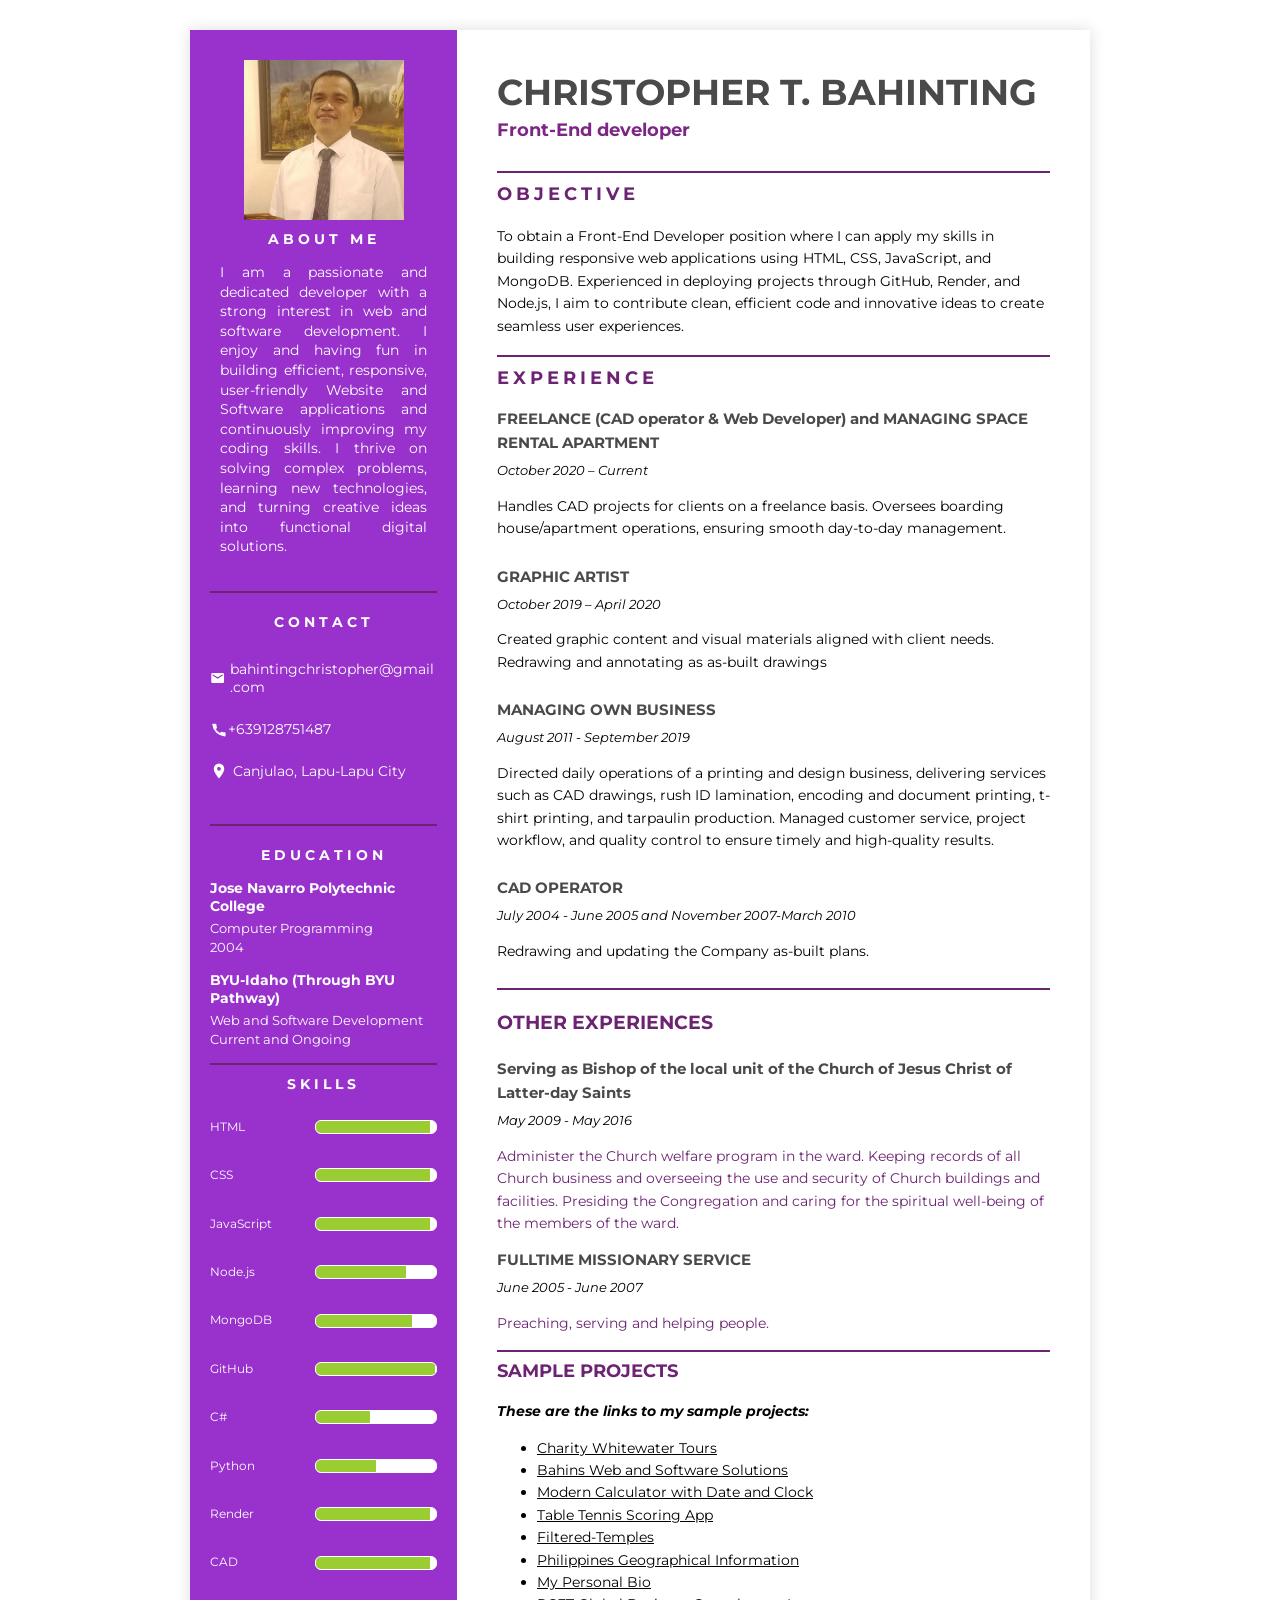
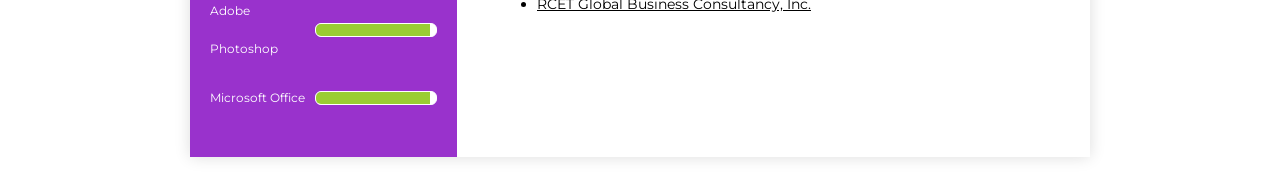
==== commit 7c446013: "add python and c#" ====
--- a/resume.html
+++ b/resume.html
@@ -77,6 +77,19 @@
     <div class="skill-name">GitHub</div>
     <div class="skill-bar"><div class="skill-fill" style="width: 99%;"></div></div>
   </div>
+
+  <div class="skill">
+    <div class="skill-name">C#</div>
+    <div class="skill-bar"><div class="skill-fill" style="width: 45%;"></div></div>
+  </div>
+
+  <div class="skill">
+    <div class="skill-name">Python</div>
+    <div class="skill-bar"><div class="skill-fill" style="width: 50%;"></div></div>
+  </div>
+
+
+
   <div class="skill">
     <div class="skill-name">Render</div>
     <div class="skill-bar"><div class="skill-fill" style="width: 95%;"></div></div>
--- a/resume.css
+++ b/resume.css
@@ -25,7 +25,7 @@
 }
 
 .left-panel {
-  background: blue;
+  background: darkorchid;
   color: white;
   width: 30%;
   padding: 30px 20px;
@@ -76,7 +76,7 @@
   width: 18px;
   height: 18px;
   /* margin-right: 10px; */
-  /* fill: white; */
+   fill: white; 
 }
 
 .contact-item p{
@@ -170,7 +170,7 @@
 .date-range {
   font-style: italic;
   font-size: 13px;
-  color: black;
+  color: black; 
   margin-bottom: 5px;
 }
 
@@ -213,7 +213,7 @@
 
 .skill-fill {
   height: 100%;
-  background: black;
+  background: yellowgreen;
 }
 
 .other-experience { 
